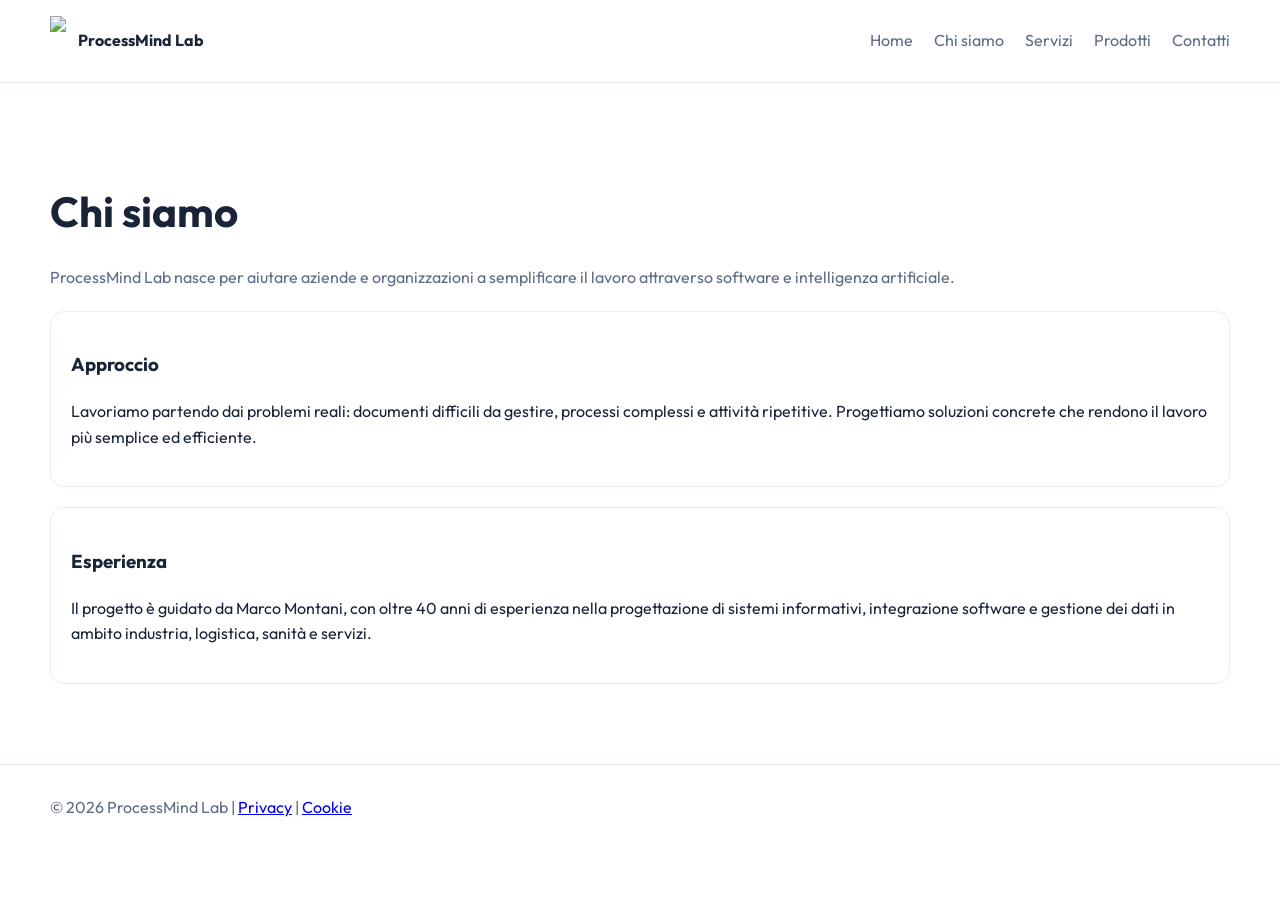
==== chi-siamo.html @ 05f4a8f5 "Create chi-siamo.html" ====
<!DOCTYPE html>
<html lang="it">
<head>
<meta charset="UTF-8">
<meta name="viewport" content="width=device-width, initial-scale=1.0">
<title>Chi siamo | ProcessMind Lab</title>

<link href="https://fonts.googleapis.com/css2?family=Outfit:wght@300;400;600;700&display=swap" rel="stylesheet">
<link rel="stylesheet" href="style.css">
</head>

<body>

<header class="topbar">
  <div class="container nav">
    <div class="logo">
      <img src="logo.png">
      <strong>ProcessMind Lab</strong>
    </div>

    <nav>
      <a href="index.html">Home</a>
      <a href="chi-siamo.html">Chi siamo</a>
      <a href="servizi.html">Servizi</a>
      <a href="prodotti.html">Prodotti</a>
      <a href="contatti.html">Contatti</a>
    </nav>
  </div>
</header>

<section>
  <div class="container">
    <h1>Chi siamo</h1>

    <p class="lead">
      ProcessMind Lab nasce per aiutare aziende e organizzazioni a semplificare il lavoro attraverso software e intelligenza artificiale.
    </p>

    <div class="card">
      <h3>Approccio</h3>
      <p>
        Lavoriamo partendo dai problemi reali: documenti difficili da gestire, processi complessi e attività ripetitive.
        Progettiamo soluzioni concrete che rendono il lavoro più semplice ed efficiente.
      </p>
    </div>

    <div class="card">
      <h3>Esperienza</h3>
      <p>
        Il progetto è guidato da Marco Montani, con oltre 40 anni di esperienza nella progettazione di sistemi informativi,
        integrazione software e gestione dei dati in ambito industria, logistica, sanità e servizi.
      </p>
    </div>

  </div>
</section>

<footer>
  <div class="container">
    © 2026 ProcessMind Lab |
    <a href="privacy.html">Privacy</a> |
    <a href="cookie.html">Cookie</a>
  </div>
</footer>

</body>
</html>
---- style.css ----
:root{
  --bg:#ffffff;
  --bg-soft:#f7f9fc;
  --line:#e7edf5;
  --text:#1a2438;
  --muted:#5d6c86;
  --accent:#1e78ff;
  --accent-2:#23bfa5;
  --shadow:0 14px 40px rgba(17,31,59,.08);
  --max:1180px;
}

*{box-sizing:border-box}

body{
  margin:0;
  font-family:'Outfit',sans-serif;
  background:var(--bg);
  color:var(--text);
  line-height:1.6;
}

.container{
  width:min(var(--max),calc(100% - 32px));
  margin:0 auto;
}

.topbar{
  position:sticky;
  top:0;
  background:#fff;
  border-bottom:1px solid var(--line);
}

.nav{
  display:flex;
  justify-content:space-between;
  align-items:center;
  padding:16px 0;
}

.logo{
  display:flex;
  align-items:center;
  gap:12px;
}

.logo img{
  height:50px;
}

nav a{
  margin-left:18px;
  color:var(--muted);
  text-decoration:none;
}

nav a:hover{
  color:var(--text);
}

.hero{
  padding:80px 0;
}

h1{
  font-size:42px;
  margin-bottom:20px;
}

.lead{
  color:var(--muted);
  margin-bottom:20px;
}

.btn{
  padding:12px 20px;
  border-radius:10px;
  text-decoration:none;
}

.btn-primary{
  background:var(--accent);
  color:#fff;
}

.btn-secondary{
  border:1px solid var(--line);
}

section{
  padding:60px 0;
}

.card{
  border:1px solid var(--line);
  border-radius:14px;
  padding:20px;
  margin-bottom:20px;
}

footer{
  padding:30px 0;
  border-top:1px solid var(--line);
  color:var(--muted);
}
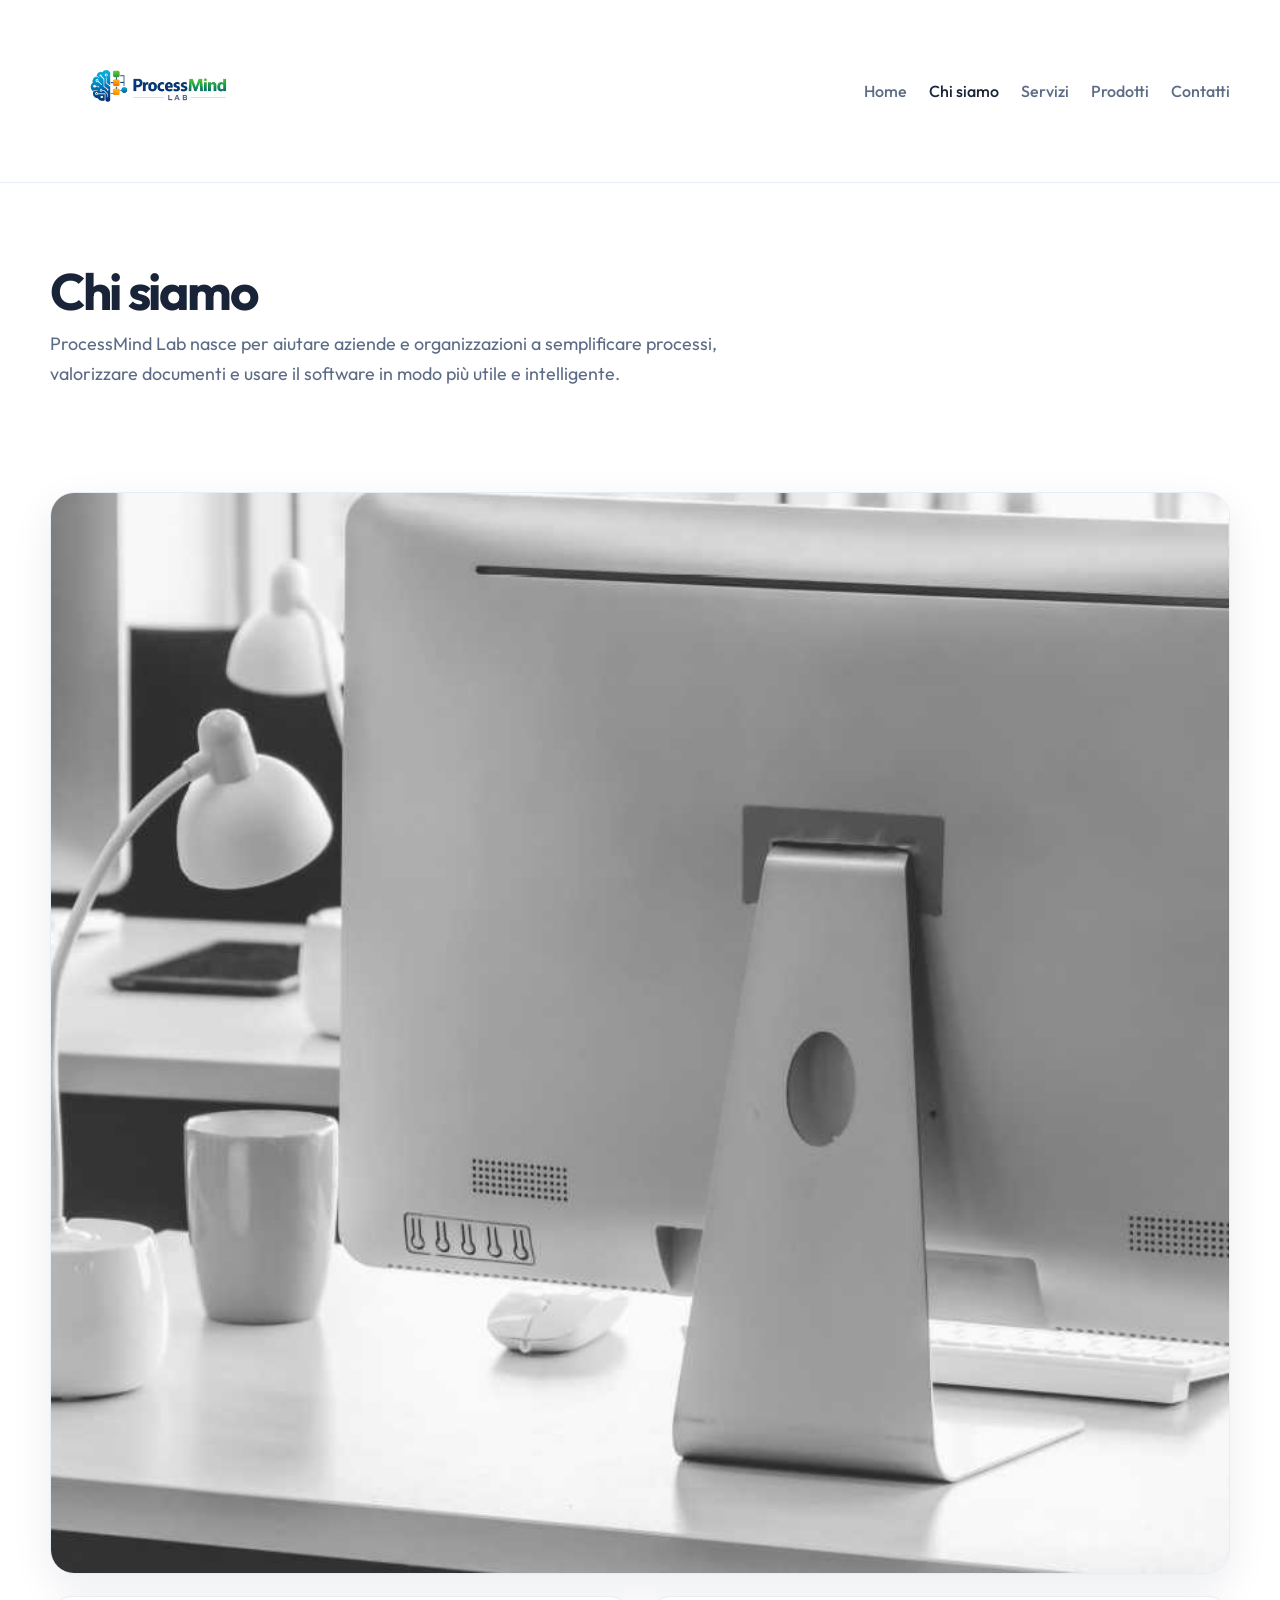
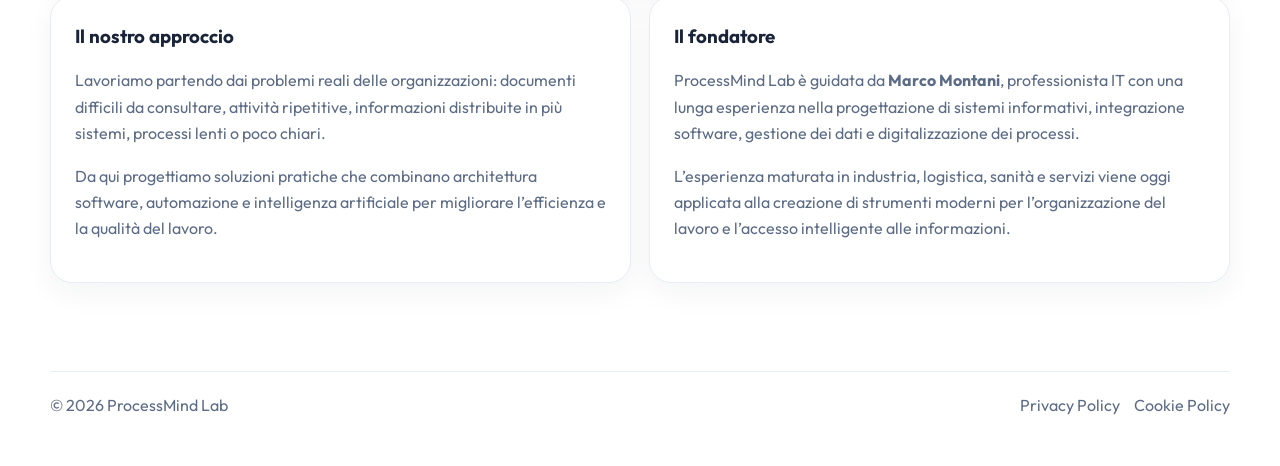
==== commit 7c35fa31: "Update chi-siamo.html" ====
--- a/chi-siamo.html
+++ b/chi-siamo.html
@@ -1,67 +1,68 @@
 <!DOCTYPE html>
 <html lang="it">
 <head>
-<meta charset="UTF-8">
-<meta name="viewport" content="width=device-width, initial-scale=1.0">
-<title>Chi siamo | ProcessMind Lab</title>
+  <meta charset="UTF-8">
+  <meta name="viewport" content="width=device-width, initial-scale=1.0">
+  <title>ProcessMind Lab | Chi siamo</title>
+  <link rel="preconnect" href="https://fonts.googleapis.com">
+  <link rel="preconnect" href="https://fonts.gstatic.com" crossorigin>
+  <link href="https://fonts.googleapis.com/css2?family=Outfit:wght@300;400;500;600;700;800&display=swap" rel="stylesheet">
+  <link rel="stylesheet" href="style.css">
+</head>
+<body>
+  <header class="topbar">
+    <div class="container nav">
+      <a href="index.html" class="logo">
+        <img src="logo.png" alt="ProcessMind Lab logo">
+      </a>
+      <nav>
+        <a href="index.html">Home</a>
+        <a class="active" href="chi-siamo.html">Chi siamo</a>
+        <a href="servizi.html">Servizi</a>
+        <a href="prodotti.html">Prodotti</a>
+        <a href="contatti.html">Contatti</a>
+      </nav>
+    </div>
+  </header>
 
-<link href="https://fonts.googleapis.com/css2?family=Outfit:wght@300;400;600;700&display=swap" rel="stylesheet">
-<link rel="stylesheet" href="style.css">
-</head>
+  <main>
+    <section class="page-hero">
+      <div class="container">
+        <h1>Chi siamo</h1>
+        <p class="lead">ProcessMind Lab nasce per aiutare aziende e organizzazioni a semplificare processi, valorizzare documenti e usare il software in modo più utile e intelligente.</p>
+      </div>
+    </section>
 
-<body>
+    <section>
+      <div class="container">
+        <div class="page-banner" style="margin-bottom:22px;">
+          <img src="mockup-about.png" alt="Team e consulenza ProcessMind Lab">
+        </div>
+        <div class="grid-2">
+          <div class="card">
+            <h3>Il nostro approccio</h3>
+            <p>Lavoriamo partendo dai problemi reali delle organizzazioni: documenti difficili da consultare, attività ripetitive, informazioni distribuite in più sistemi, processi lenti o poco chiari.</p>
+            <p>Da qui progettiamo soluzioni pratiche che combinano architettura software, automazione e intelligenza artificiale per migliorare l’efficienza e la qualità del lavoro.</p>
+          </div>
+          <div class="card">
+            <h3>Il fondatore</h3>
+            <p>ProcessMind Lab è guidata da <strong>Marco Montani</strong>, professionista IT con una lunga esperienza nella progettazione di sistemi informativi, integrazione software, gestione dei dati e digitalizzazione dei processi.</p>
+            <p>L’esperienza maturata in industria, logistica, sanità e servizi viene oggi applicata alla creazione di strumenti moderni per l’organizzazione del lavoro e l’accesso intelligente alle informazioni.</p>
+          </div>
+        </div>
+      </div>
+    </section>
+  </main>
 
-<header class="topbar">
-  <div class="container nav">
-    <div class="logo">
-      <img src="logo.png">
-      <strong>ProcessMind Lab</strong>
+  <footer>
+    <div class="container footer-wrap">
+      <div>© <span id="year"></span> ProcessMind Lab</div>
+      <div class="small-links">
+        <a href="privacy.html">Privacy Policy</a>
+        <a href="cookie.html">Cookie Policy</a>
+      </div>
     </div>
-
-    <nav>
-      <a href="index.html">Home</a>
-      <a href="chi-siamo.html">Chi siamo</a>
-      <a href="servizi.html">Servizi</a>
-      <a href="prodotti.html">Prodotti</a>
-      <a href="contatti.html">Contatti</a>
-    </nav>
-  </div>
-</header>
-
-<section>
-  <div class="container">
-    <h1>Chi siamo</h1>
-
-    <p class="lead">
-      ProcessMind Lab nasce per aiutare aziende e organizzazioni a semplificare il lavoro attraverso software e intelligenza artificiale.
-    </p>
-
-    <div class="card">
-      <h3>Approccio</h3>
-      <p>
-        Lavoriamo partendo dai problemi reali: documenti difficili da gestire, processi complessi e attività ripetitive.
-        Progettiamo soluzioni concrete che rendono il lavoro più semplice ed efficiente.
-      </p>
-    </div>
-
-    <div class="card">
-      <h3>Esperienza</h3>
-      <p>
-        Il progetto è guidato da Marco Montani, con oltre 40 anni di esperienza nella progettazione di sistemi informativi,
-        integrazione software e gestione dei dati in ambito industria, logistica, sanità e servizi.
-      </p>
-    </div>
-
-  </div>
-</section>
-
-<footer>
-  <div class="container">
-    © 2026 ProcessMind Lab |
-    <a href="privacy.html">Privacy</a> |
-    <a href="cookie.html">Cookie</a>
-  </div>
-</footer>
-
+  </footer>
+  <script>document.getElementById('year').textContent = new Date().getFullYear();</script>
 </body>
 </html>
--- a/style.css
+++ b/style.css
@@ -1,6 +1,7 @@
 :root{
   --bg:#ffffff;
   --bg-soft:#f7f9fc;
+  --panel:#ffffff;
   --line:#e7edf5;
   --text:#1a2438;
   --muted:#5d6c86;
@@ -9,98 +10,120 @@
   --shadow:0 14px 40px rgba(17,31,59,.08);
   --max:1180px;
 }
-
 *{box-sizing:border-box}
-
+html{scroll-behavior:smooth}
 body{
   margin:0;
   font-family:'Outfit',sans-serif;
   background:var(--bg);
   color:var(--text);
-  line-height:1.6;
+  line-height:1.65;
 }
-
-.container{
-  width:min(var(--max),calc(100% - 32px));
-  margin:0 auto;
-}
-
+a{text-decoration:none;color:inherit}
+img{display:block;max-width:100%}
+.container{width:min(var(--max),calc(100% - 32px));margin:0 auto}
 .topbar{
-  position:sticky;
-  top:0;
-  background:#fff;
+  position:sticky;top:0;z-index:50;
+  background:rgba(255,255,255,.94);
+  backdrop-filter:blur(14px);
   border-bottom:1px solid var(--line);
 }
-
 .nav{
-  display:flex;
-  justify-content:space-between;
-  align-items:center;
+  display:flex;align-items:center;justify-content:space-between;gap:18px;
   padding:16px 0;
 }
-
-.logo{
-  display:flex;
-  align-items:center;
-  gap:12px;
+.logo{display:flex;align-items:center;gap:14px;min-width:0}
+.logo img{height:150px;width:auto;object-fit:contain}
+nav{display:flex;align-items:center;gap:22px;flex-wrap:wrap}
+nav a{color:var(--muted);font-weight:500;transition:.2s ease}
+nav a:hover, nav a.active{color:var(--text)}
+.hero{
+  padding:88px 0 56px;
+  background:
+    radial-gradient(circle at 15% 0%, rgba(30,120,255,.08), transparent 26%),
+    radial-gradient(circle at 85% 0%, rgba(35,191,165,.10), transparent 24%),
+    linear-gradient(180deg,#ffffff 0%, #fbfcfe 100%);
 }
-
-.logo img{
-  height:50px;
+.hero-grid{display:grid;grid-template-columns:1fr 1fr;gap:34px;align-items:center}
+.eyebrow{
+  display:inline-flex;align-items:center;gap:10px;
+  border:1px solid var(--line);border-radius:999px;
+  padding:8px 14px;background:#fff;color:var(--muted);font-size:.95rem;
+  box-shadow:0 8px 22px rgba(17,31,59,.04)
 }
-
-nav a{
-  margin-left:18px;
-  color:var(--muted);
-  text-decoration:none;
+.eyebrow::before{content:"";width:10px;height:10px;border-radius:50%;background:linear-gradient(135deg,var(--accent),var(--accent-2))}
+h1{
+  font-size:clamp(2.7rem,5vw,4.8rem);
+  line-height:1.02;letter-spacing:-.045em;
+  margin:18px 0 18px;
 }
-
-nav a:hover{
-  color:var(--text);
+.lead{font-size:1.12rem;color:var(--muted);max-width:720px;margin:0 0 28px}
+.cta-row{display:flex;gap:14px;flex-wrap:wrap}
+.btn{
+  display:inline-flex;align-items:center;justify-content:center;
+  border-radius:14px;padding:14px 22px;font-weight:700;transition:.2s ease;
 }
-
-.hero{
-  padding:80px 0;
+.btn-primary{background:linear-gradient(135deg,var(--accent),var(--accent-2));color:#fff;box-shadow:var(--shadow)}
+.btn-secondary{border:1px solid var(--line);background:#fff;color:var(--text)}
+.btn:hover{transform:translateY(-1px)}
+.hero-card,
+.card,
+.legal{
+  background:#fff;border:1px solid var(--line);border-radius:22px;padding:24px;box-shadow:0 10px 30px rgba(17,31,59,.05)
 }
-
-h1{
-  font-size:42px;
-  margin-bottom:20px;
+.hero-card{border-radius:28px}
+.hero-card h3,.card h3{margin:0 0 10px}
+.hero-points{display:grid;gap:14px}
+.hero-point{padding:16px;border-radius:18px;background:var(--bg-soft);border:1px solid var(--line)}
+.hero-point strong{display:block;margin-bottom:6px}
+.visual-image,
+.page-banner{
+  width:100%;
+  border-radius:24px;
+  border:1px solid var(--line);
+  box-shadow:var(--shadow);
+  overflow:hidden;
+  background:#fff;
 }
-
-.lead{
-  color:var(--muted);
-  margin-bottom:20px;
+.visual-image img,
+.page-banner img{
+  width:100%;
+  height:auto;
+  display:block;
 }
-
-.btn{
-  padding:12px 20px;
-  border-radius:10px;
-  text-decoration:none;
+section{padding:56px 0}
+.page-hero{padding:64px 0 20px}
+.page-hero h1{font-size:clamp(2.2rem,4vw,3.8rem);margin-bottom:12px}
+.section-head{margin-bottom:22px}
+.section-head h2{font-size:clamp(1.9rem,3vw,2.8rem);letter-spacing:-.03em;margin:0 0 10px}
+.section-head p{margin:0;max-width:820px;color:var(--muted)}
+.grid-2,.grid-3{display:grid;gap:18px}
+.grid-2{grid-template-columns:repeat(2,minmax(0,1fr))}
+.grid-3{grid-template-columns:repeat(3,minmax(0,1fr))}
+.card p,.card li,.legal p,.legal li{color:var(--muted)}
+.icon{
+  width:50px;height:50px;border-radius:16px;display:grid;place-items:center;
+  background:linear-gradient(135deg,rgba(30,120,255,.12),rgba(35,191,165,.14));
+  color:var(--accent);font-size:1.2rem;font-weight:800;margin-bottom:14px;
 }
-
-.btn-primary{
-  background:var(--accent);
-  color:#fff;
+.clean{list-style:none;padding:0;margin:14px 0 0;display:grid;gap:10px}
+.clean li::before{content:"•";color:var(--accent);margin-right:10px}
+.band{background:linear-gradient(135deg,#f8fbff 0%, #f5fcfa 100%);border-top:1px solid var(--line);border-bottom:1px solid var(--line)}
+.contact-block{display:grid;gap:14px}
+.contact-item{padding:16px 18px;border-radius:18px;background:#fff;border:1px solid var(--line)}
+.legal h2,.legal h3{margin-top:0}
+.legal h3{margin-top:24px}
+footer{padding:32px 0 48px;color:var(--muted)}
+.footer-wrap{display:flex;justify-content:space-between;align-items:center;gap:14px;flex-wrap:wrap;border-top:1px solid var(--line);padding-top:20px}
+.small-links{display:flex;gap:14px;flex-wrap:wrap}
+@media (max-width: 980px){
+  .hero-grid,.grid-2,.grid-3{grid-template-columns:1fr}
+  .nav{flex-direction:column;align-items:stretch}
+  .logo img{height:120px}
 }
-
-.btn-secondary{
-  border:1px solid var(--line);
+@media (max-width: 720px){
+  nav{gap:14px}
+  .cta-row{flex-direction:column}
+  .btn{width:100%}
+  .logo img{height:96px}
 }
-
-section{
-  padding:60px 0;
-}
-
-.card{
-  border:1px solid var(--line);
-  border-radius:14px;
-  padding:20px;
-  margin-bottom:20px;
-}
-
-footer{
-  padding:30px 0;
-  border-top:1px solid var(--line);
-  color:var(--muted);
-}
